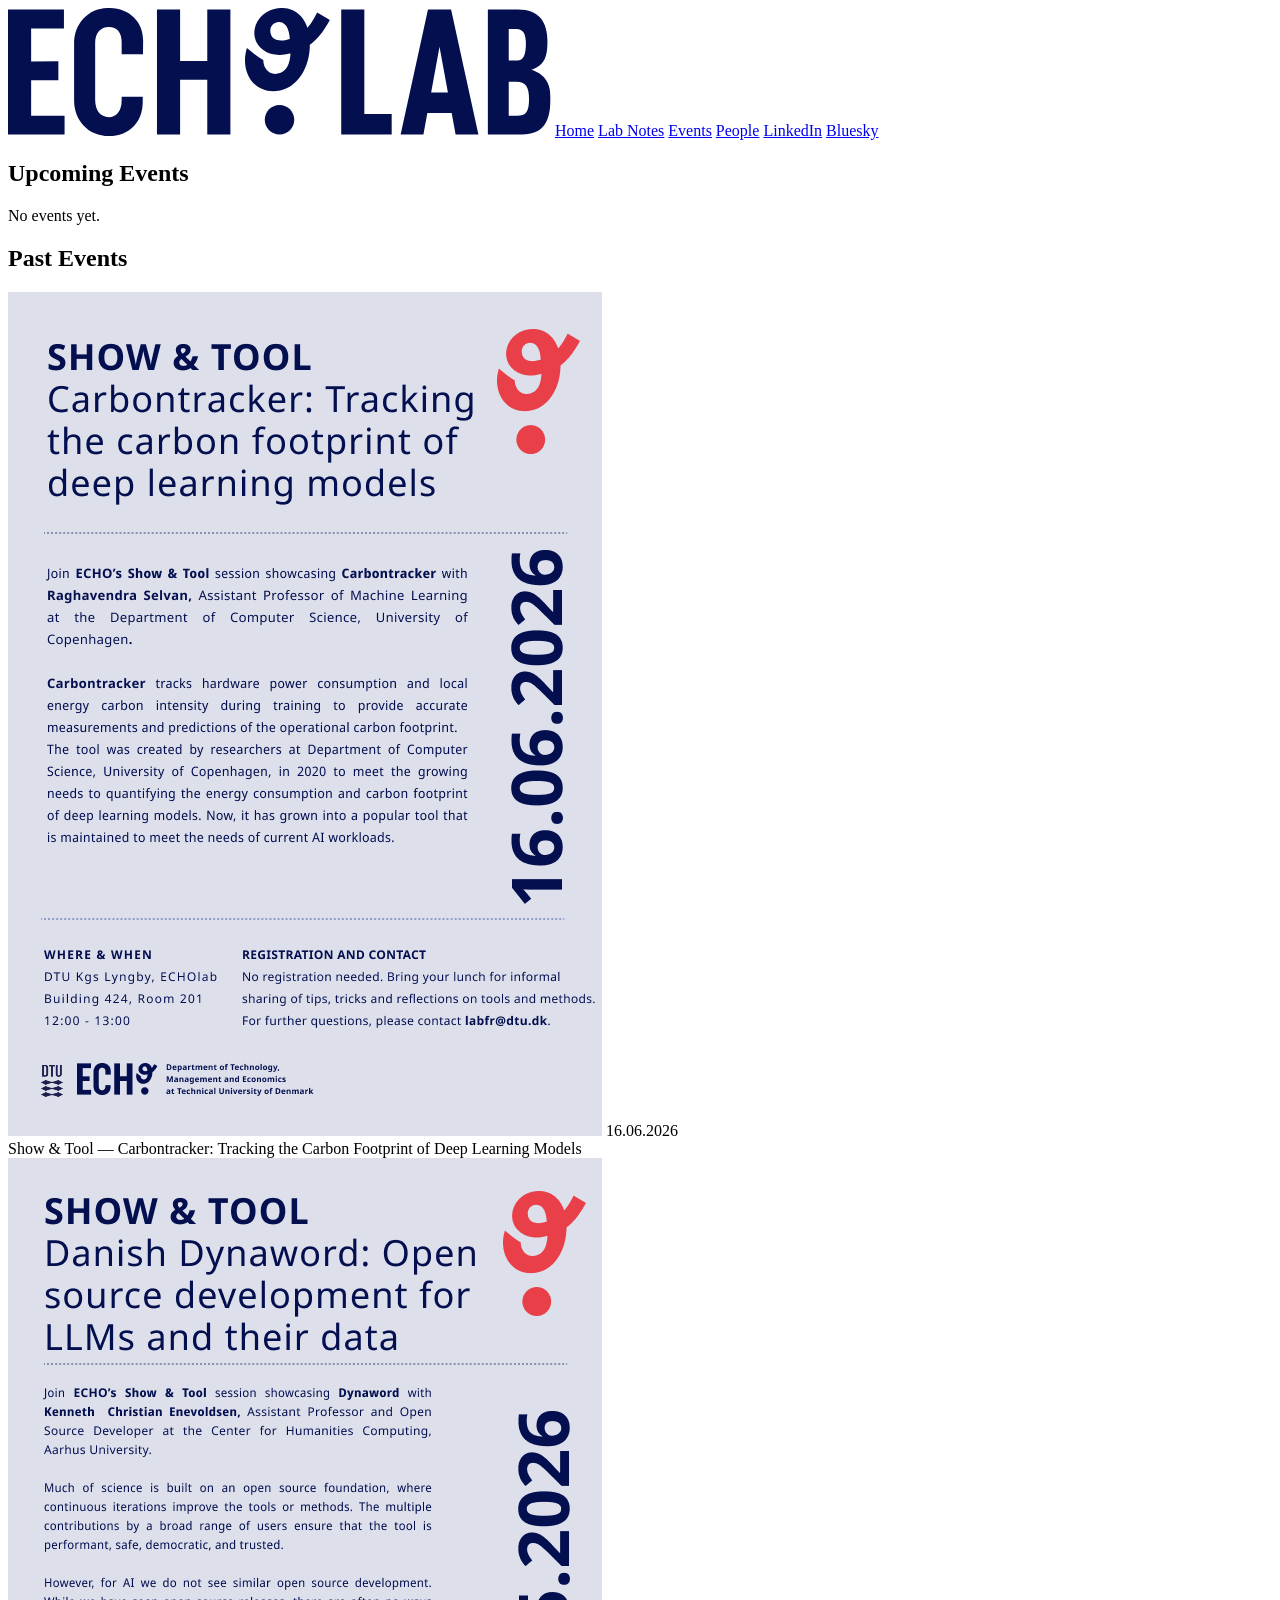
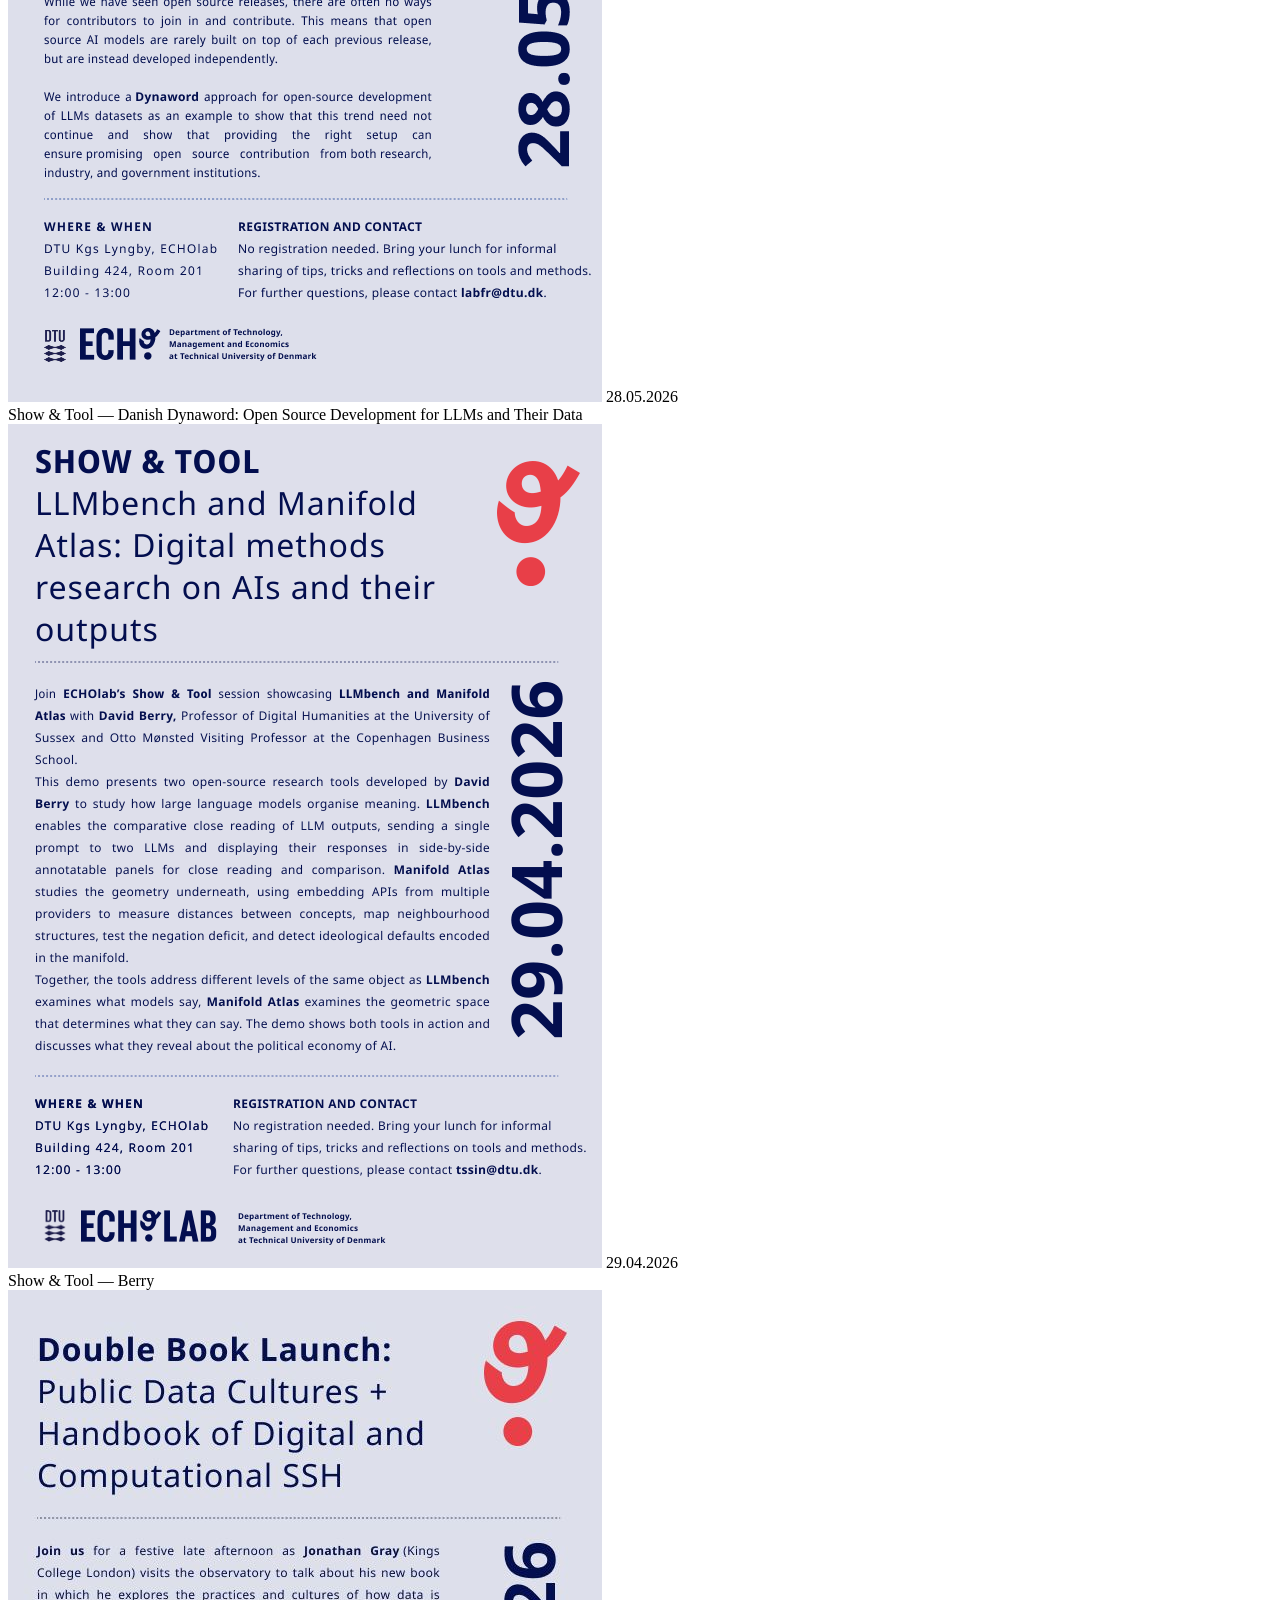
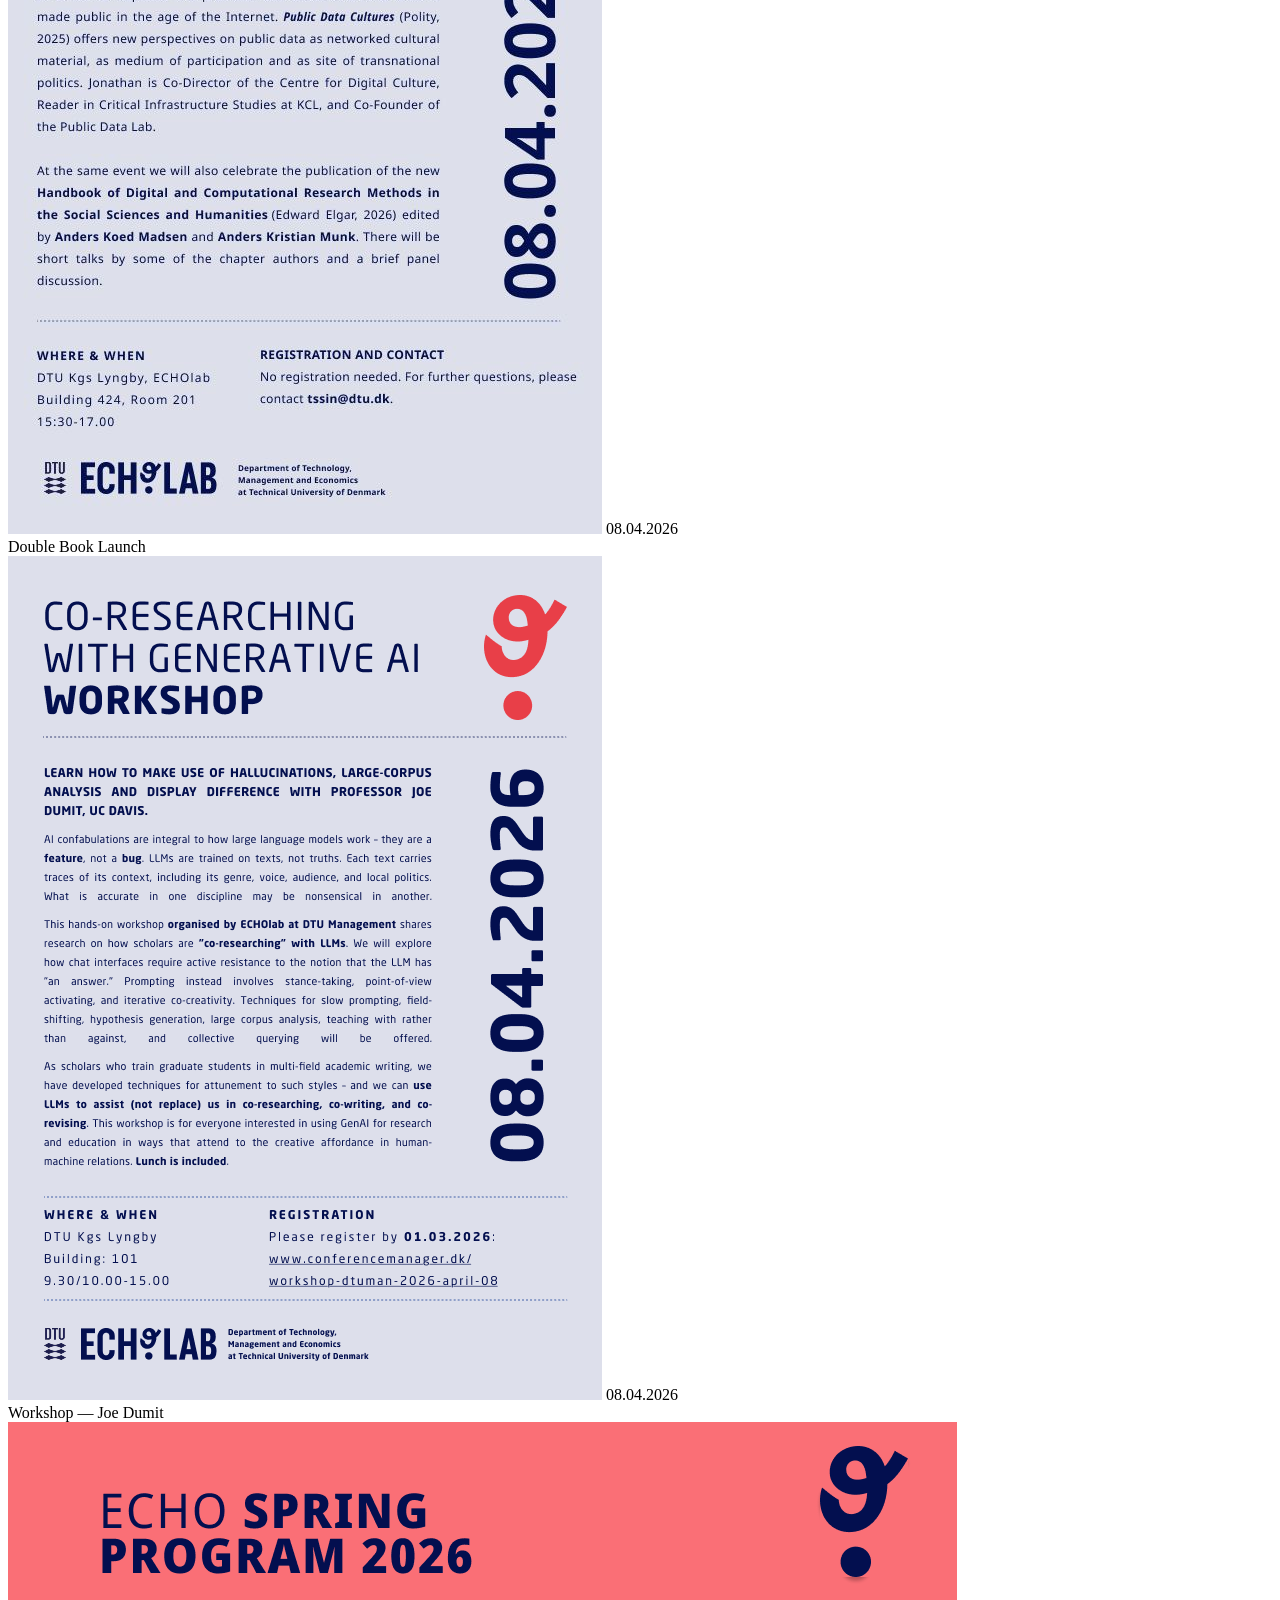
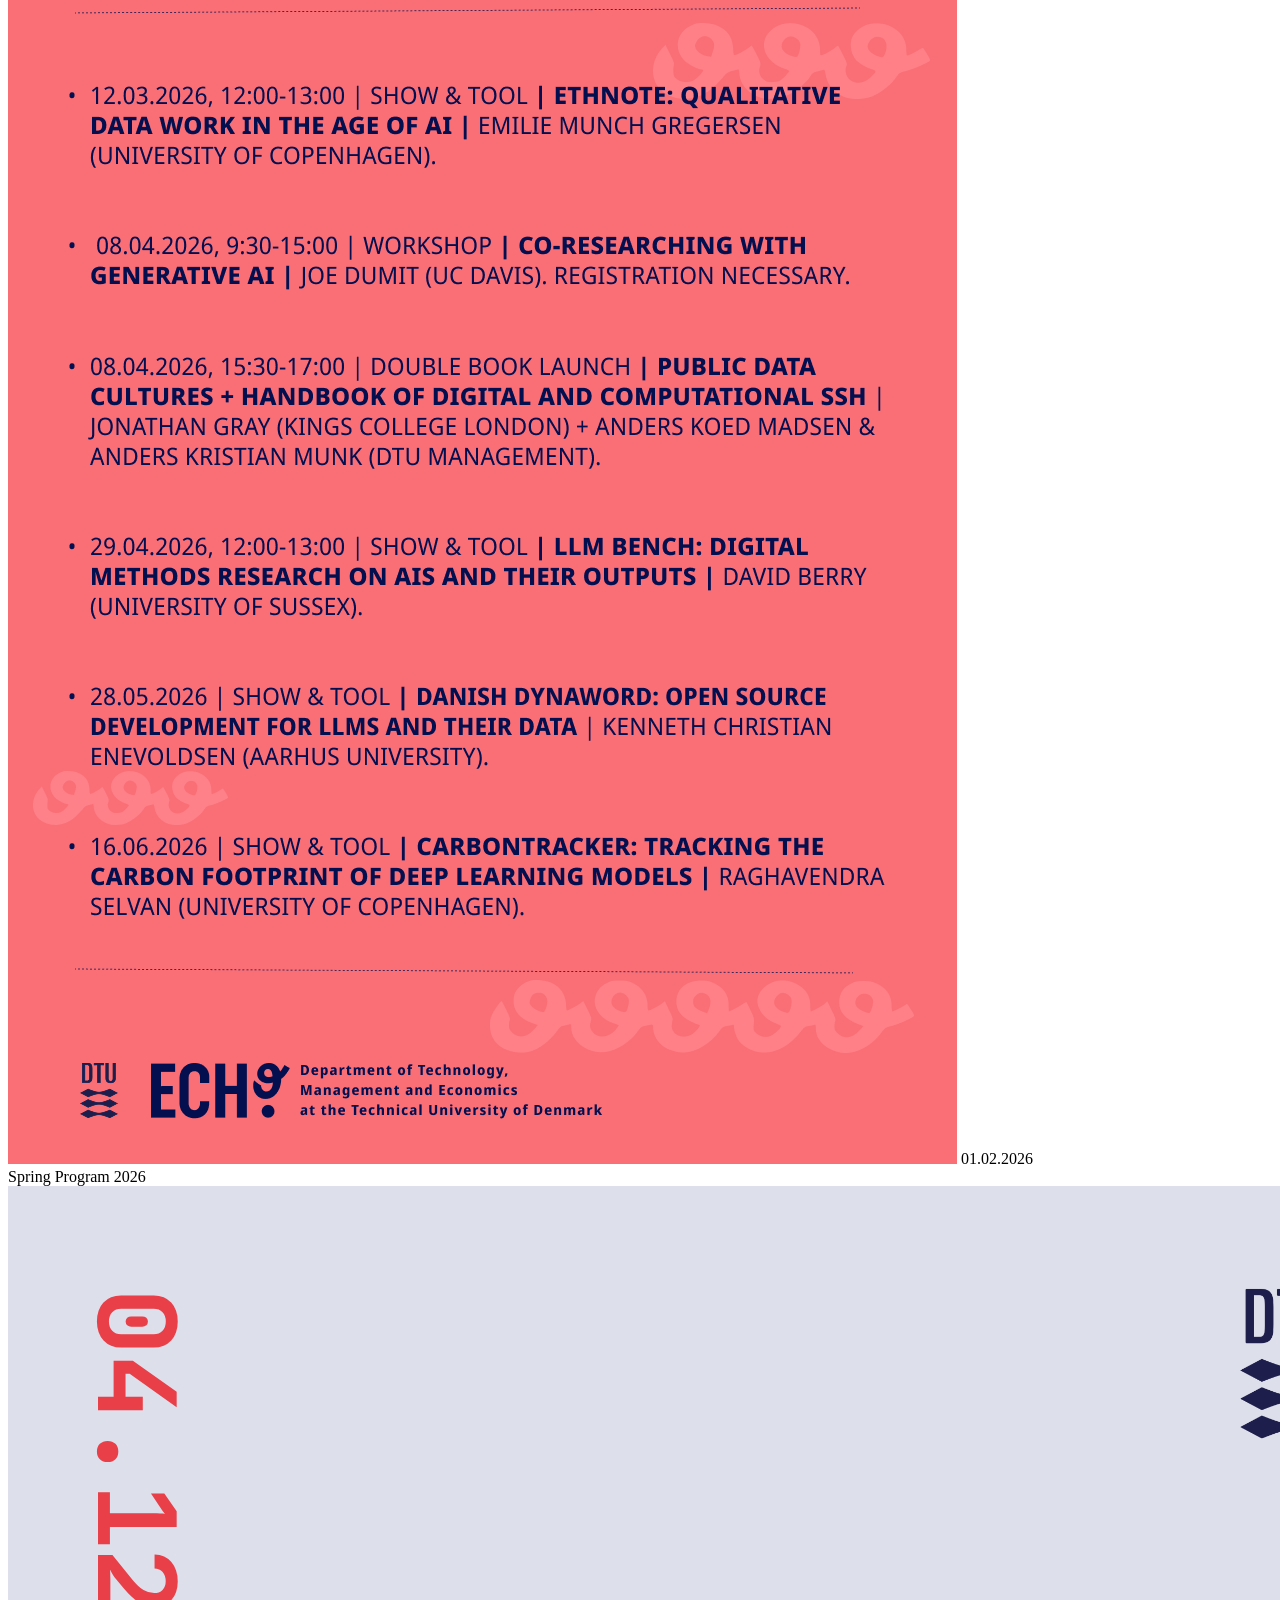
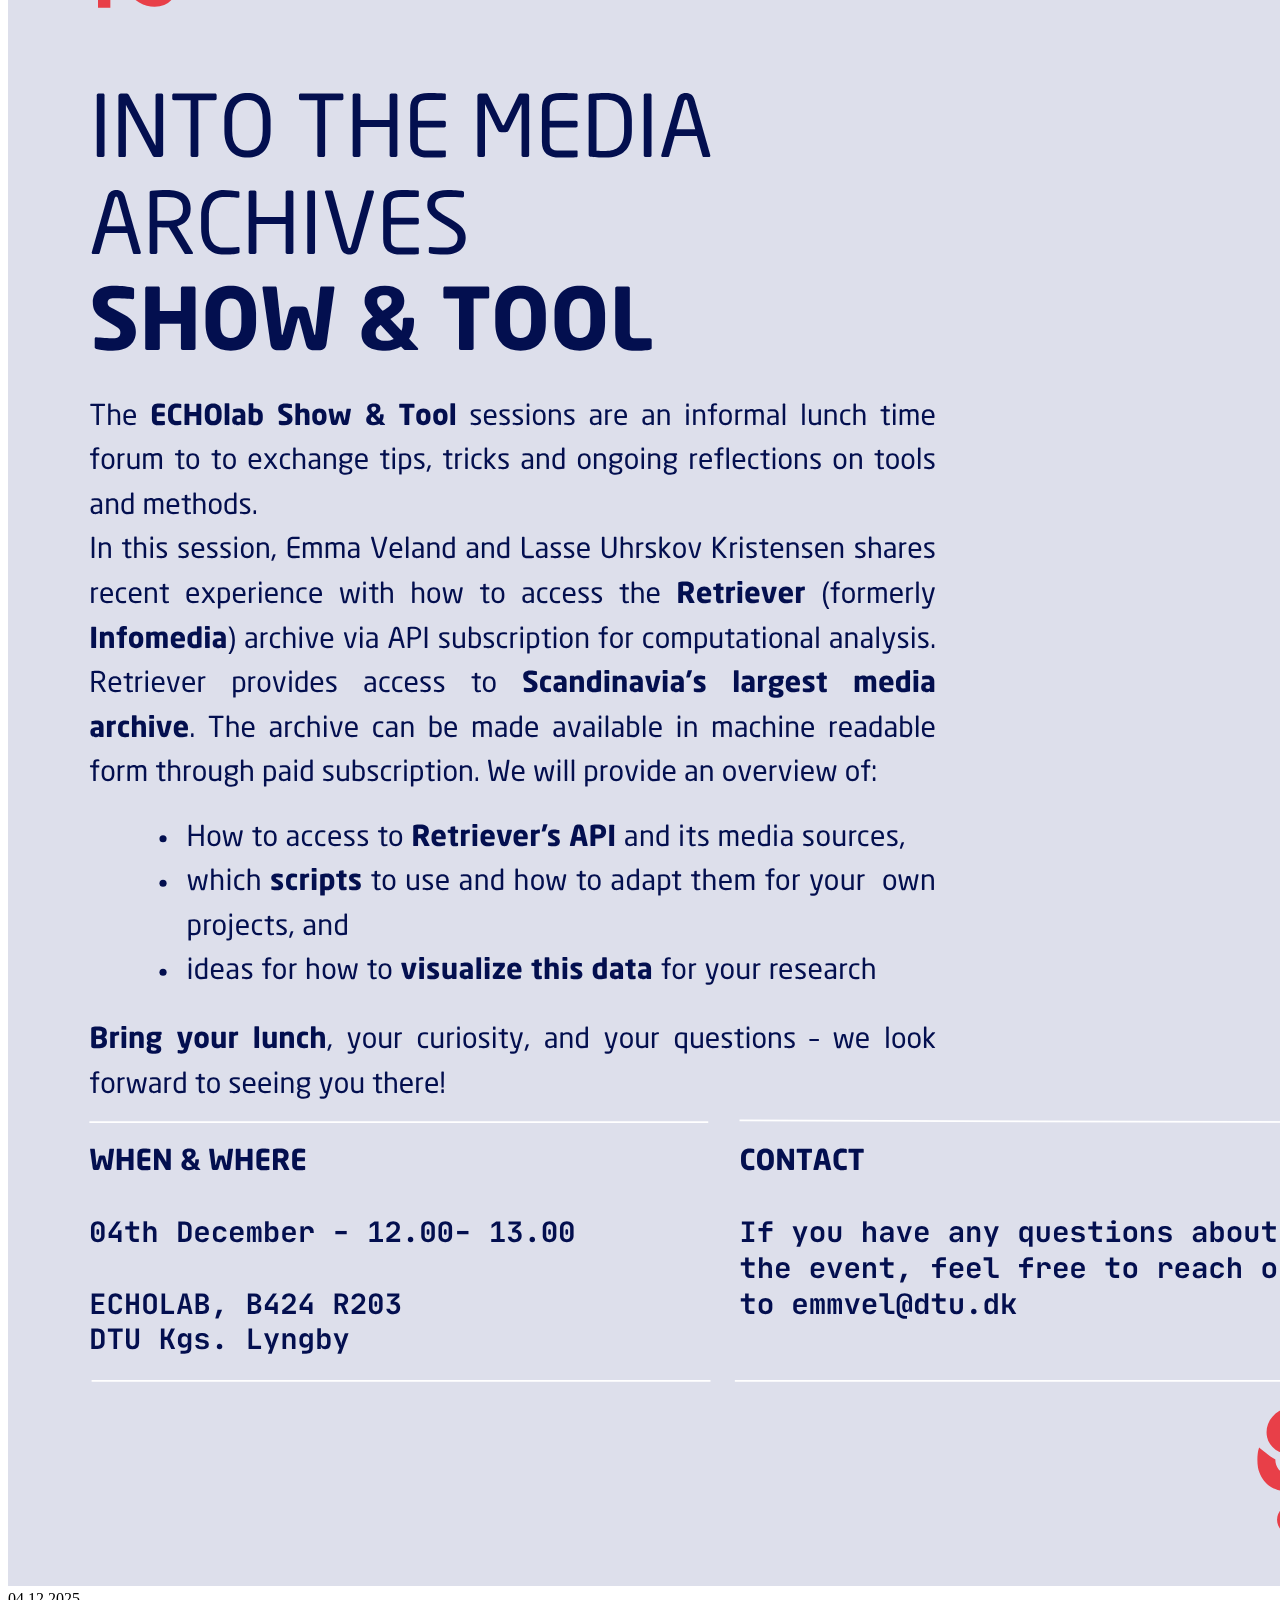
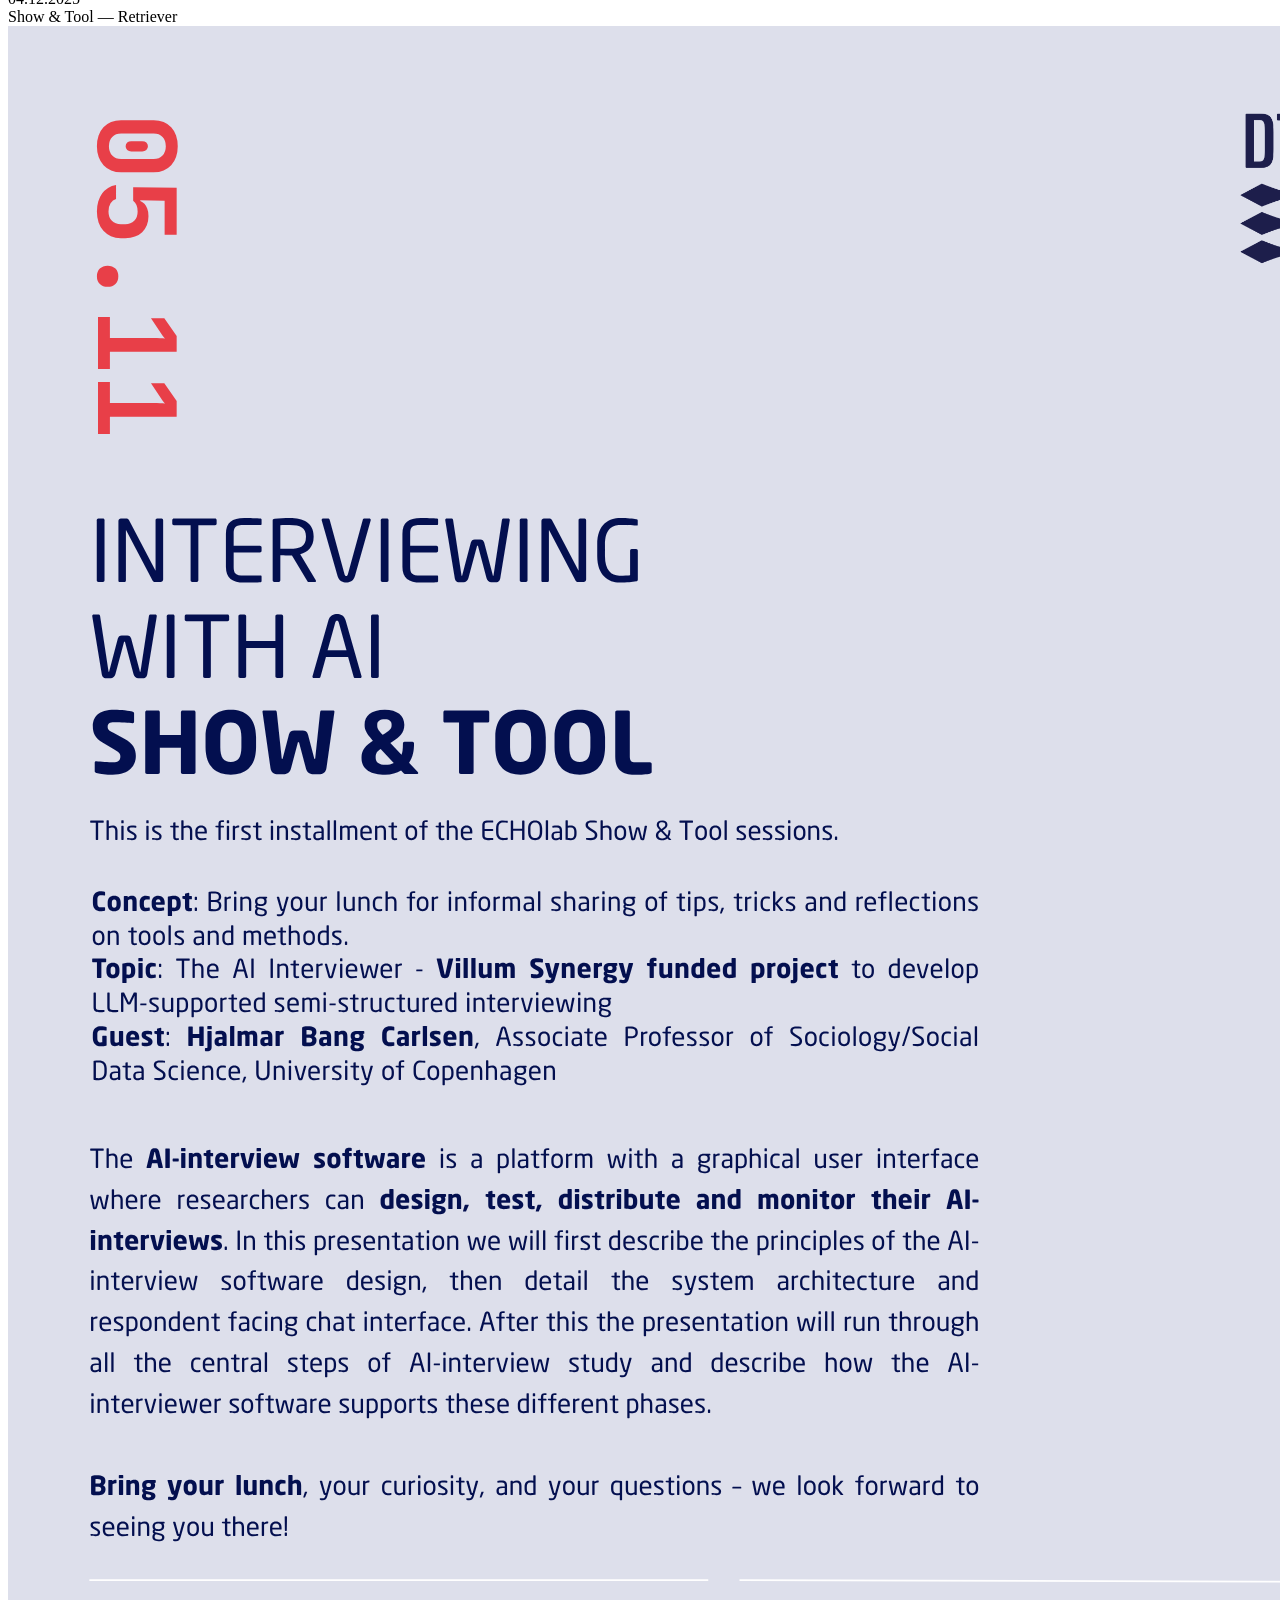
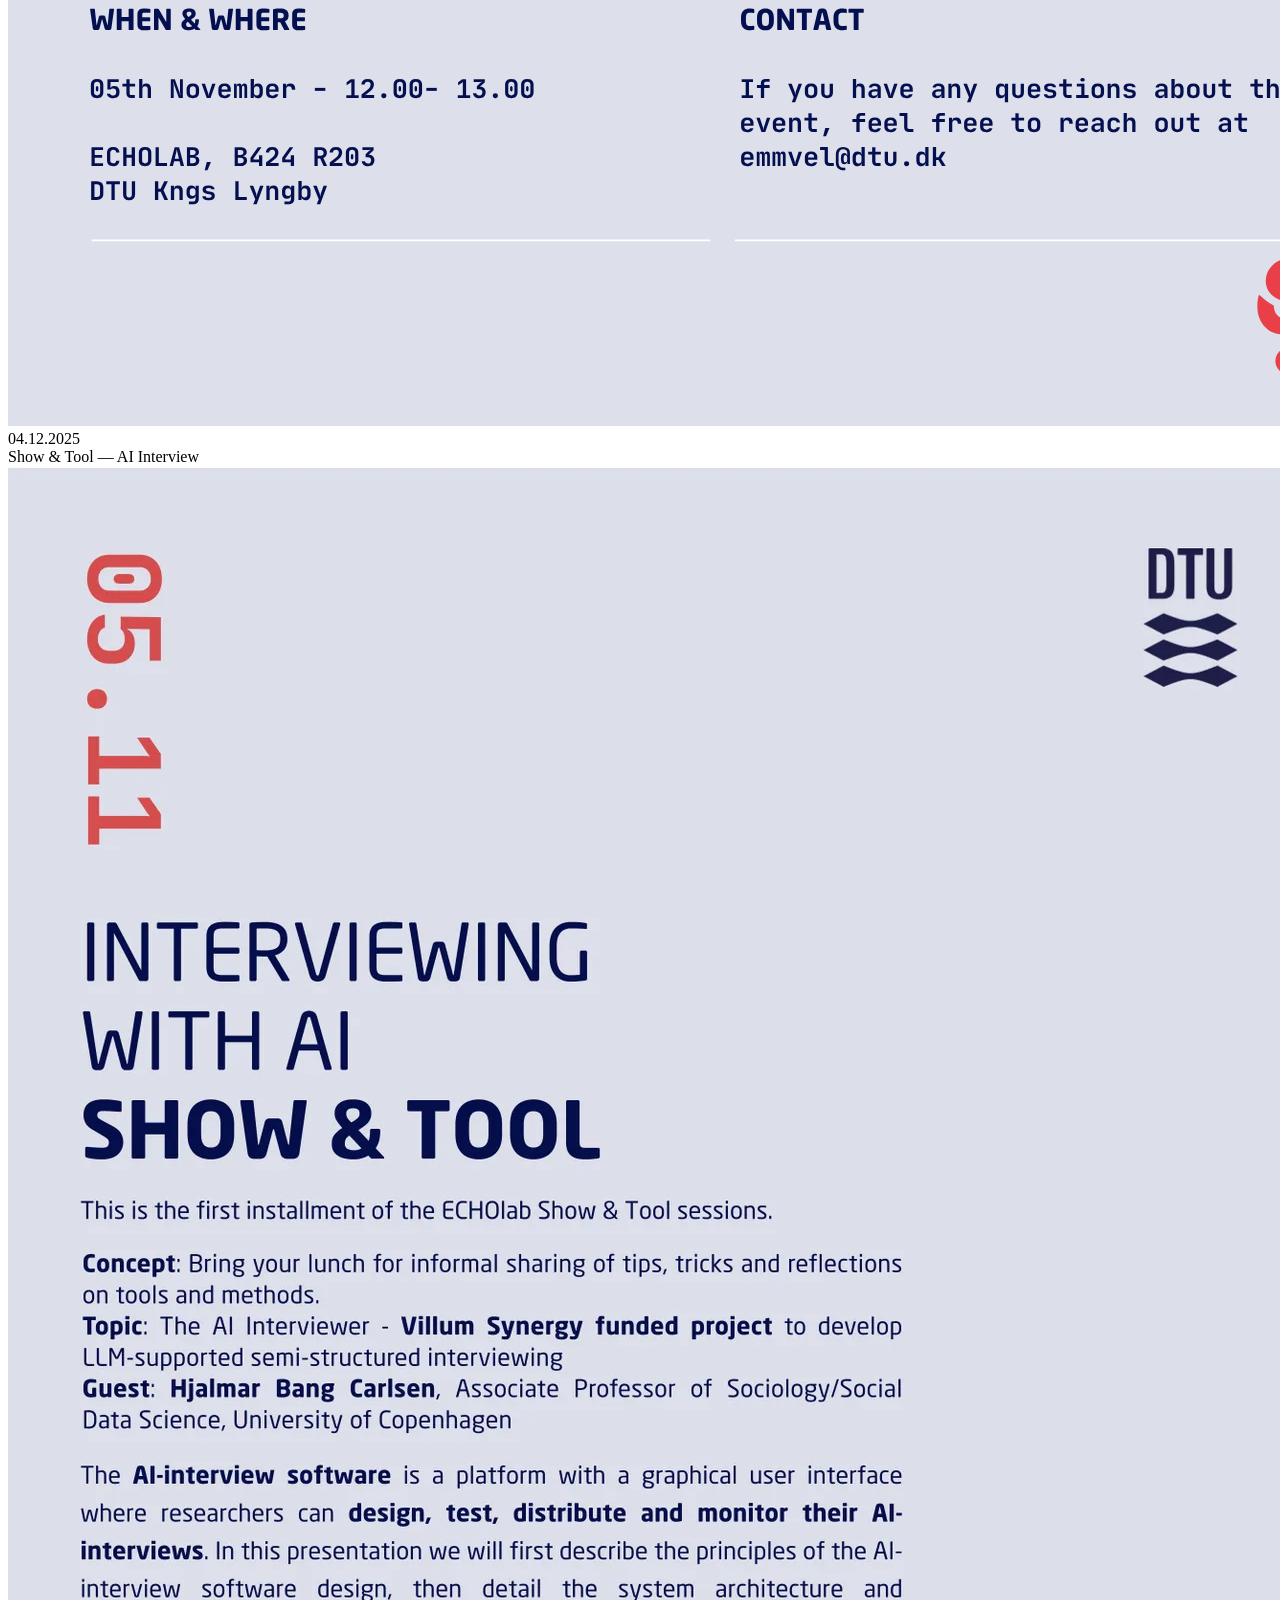
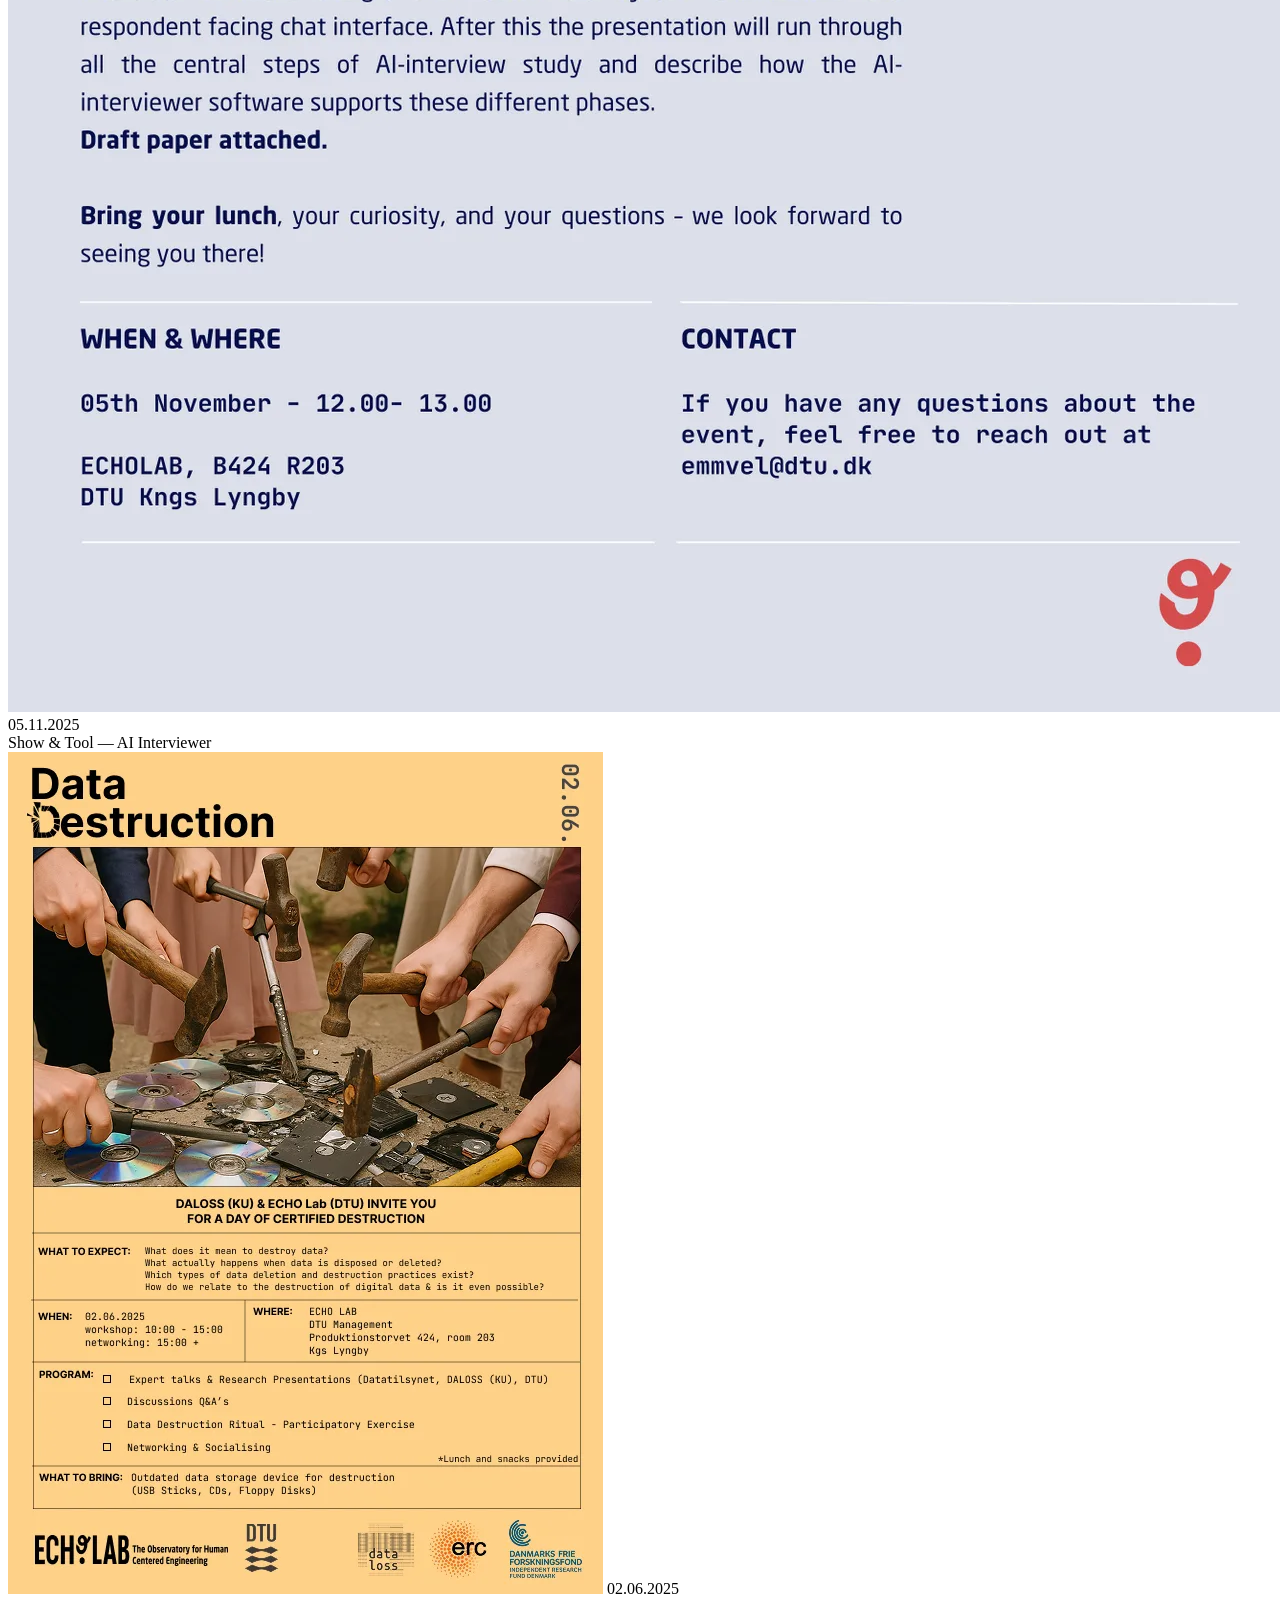
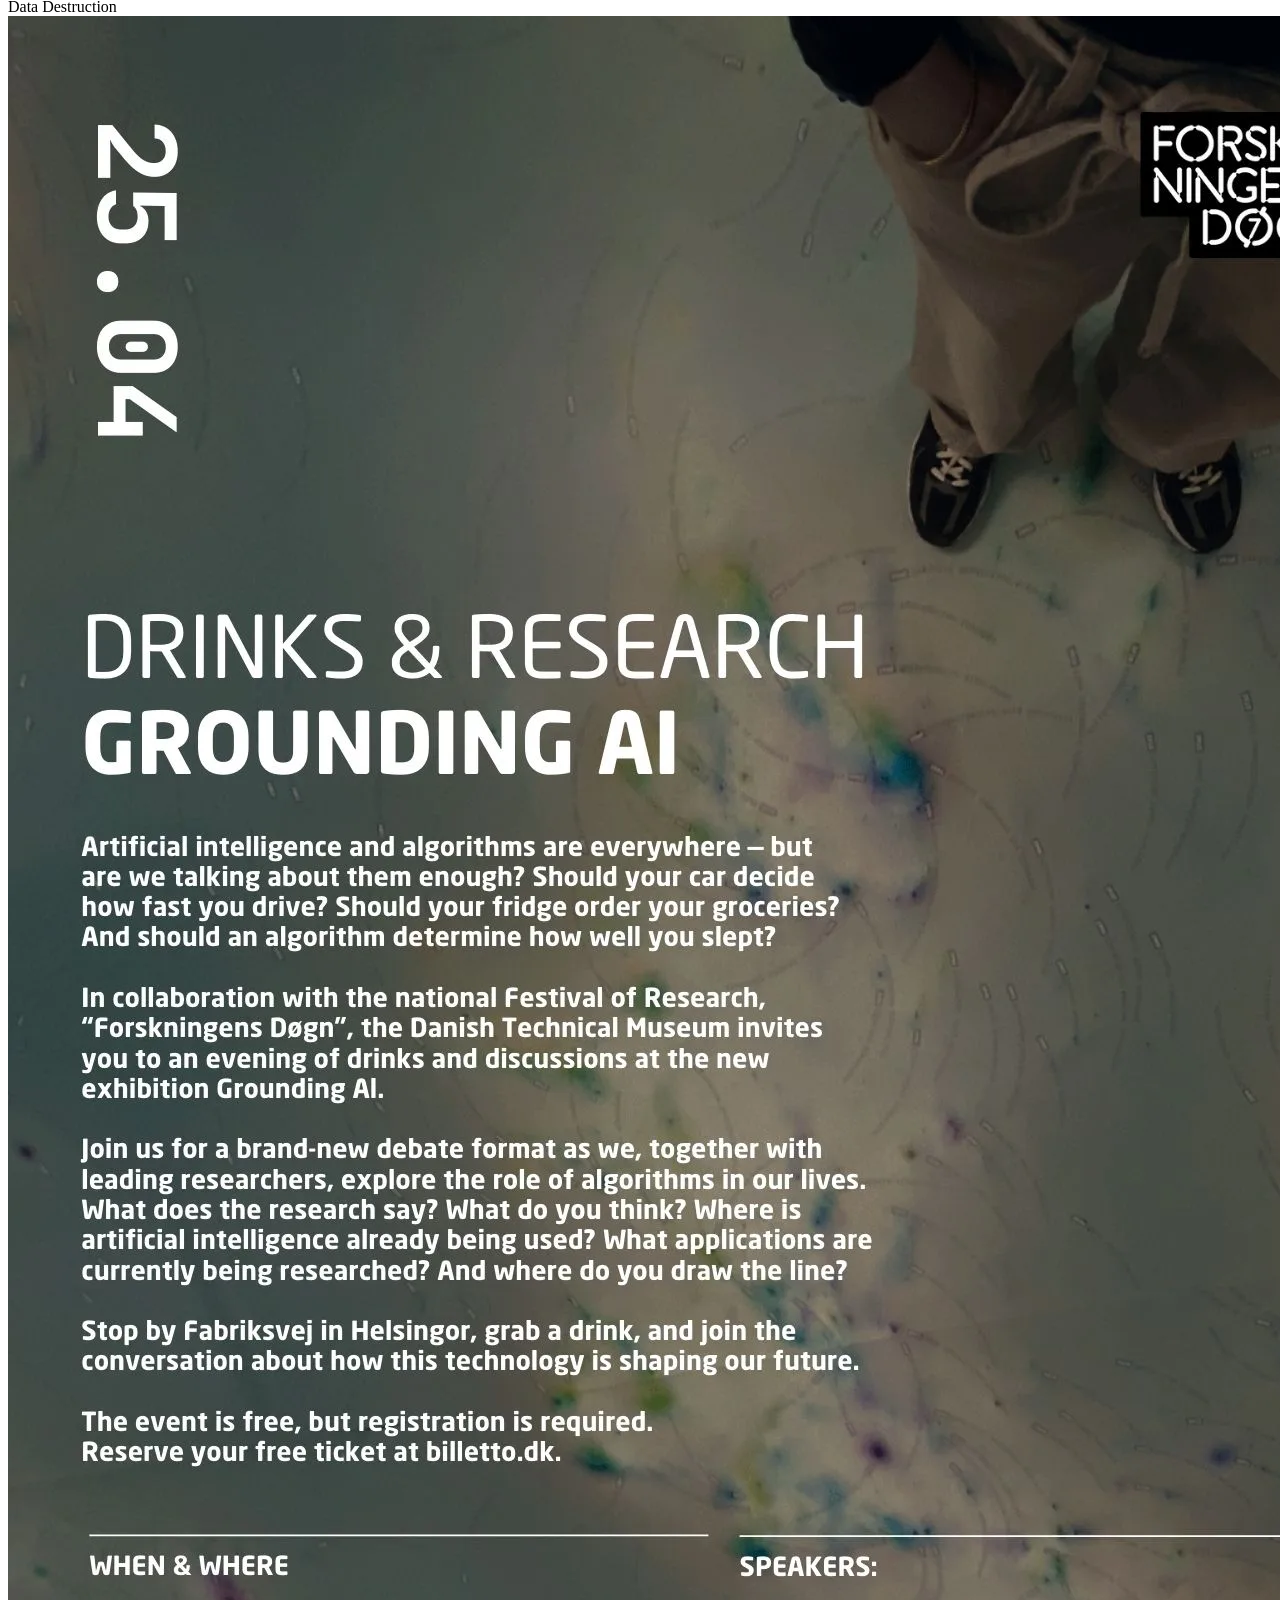
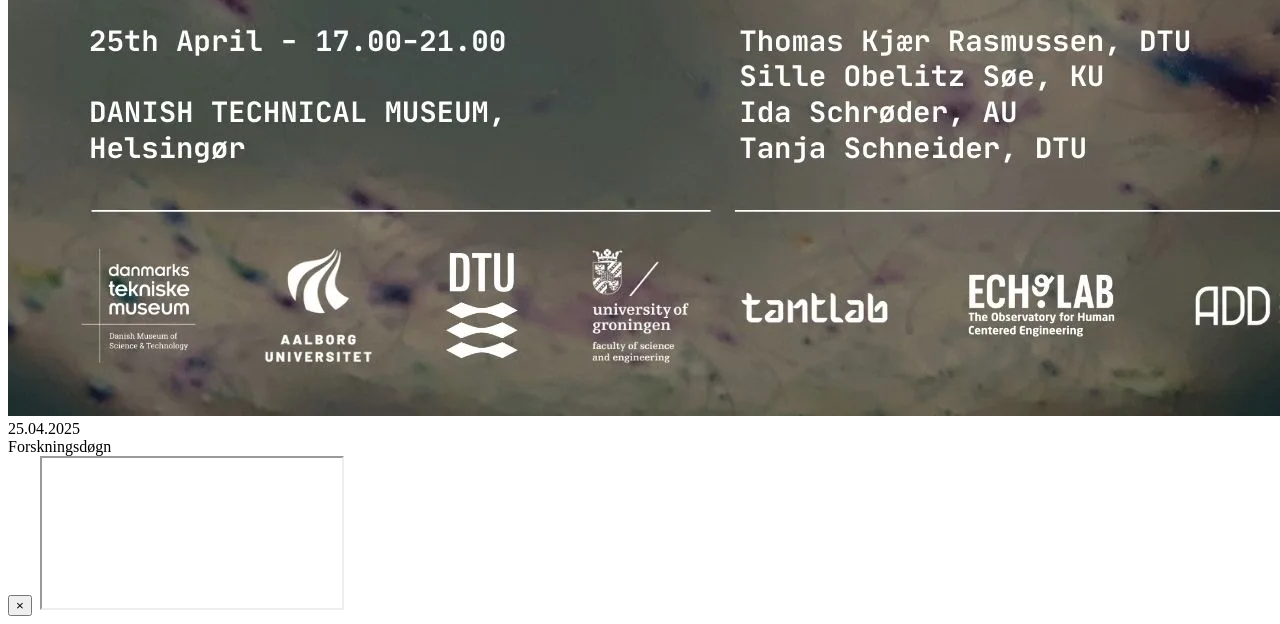
==== events/index.html @ 69971e94 "Serve the events page from events/ with a lowercase asset path events/events.html becomes events/ind" ====
<!DOCTYPE html>
<html lang="en">
<head>
    <meta charset="UTF-8">
    <meta name="viewport" content="width=device-width, initial-scale=1.0">
    <title>ECHOlab - Events</title>
    <link href="https://fonts.cdnfonts.com/css/neo-sans-std" rel="stylesheet">
    <link rel="stylesheet" href="../css/styles.css">
    <link rel="stylesheet" href="../css/events.css">
</head>
<body>
    <div class="logo-container">
        <a href="../" style="margin-right: auto; line-height: 0;"><img src="../assets/echologo.svg" alt="Logo"></a>
        <a href="../">Home</a>
        <a href="../lab-notes/">Lab Notes</a>
        <a href="./" class="nav-active">Events</a>
        <a href="../people/">People</a>
        <a href="https://www.linkedin.com/company/105685967/feed/following/" target="_blank">LinkedIn</a>
        <a href="https://bsky.app/profile/echodtu.bsky.social" target="_blank">Bluesky</a>
    </div>

    <div class="events-main">

        <section class="events-section">
            <h2 class="events-section-title">Upcoming Events</h2>
            <div class="events-grid" id="upcomingGrid">
                <!-- loaded by JS -->
            </div>
        </section>

        <section class="events-section">
            <h2 class="events-section-title">Past Events</h2>
            <div class="events-grid" id="pastGrid">
                <!-- loaded by JS -->
            </div>
        </section>

    </div>

    <!-- Lightbox -->
    <div class="events-lightbox" id="eventsLightbox">
        <button class="lightbox-close" id="lightboxClose">×</button>
        <img id="lightboxImg" src="" alt="">
        <iframe id="lightboxPdf" src="" title="Event PDF"></iframe>
    </div>

    <script src="events-loader.js"></script>
</body>
</html>
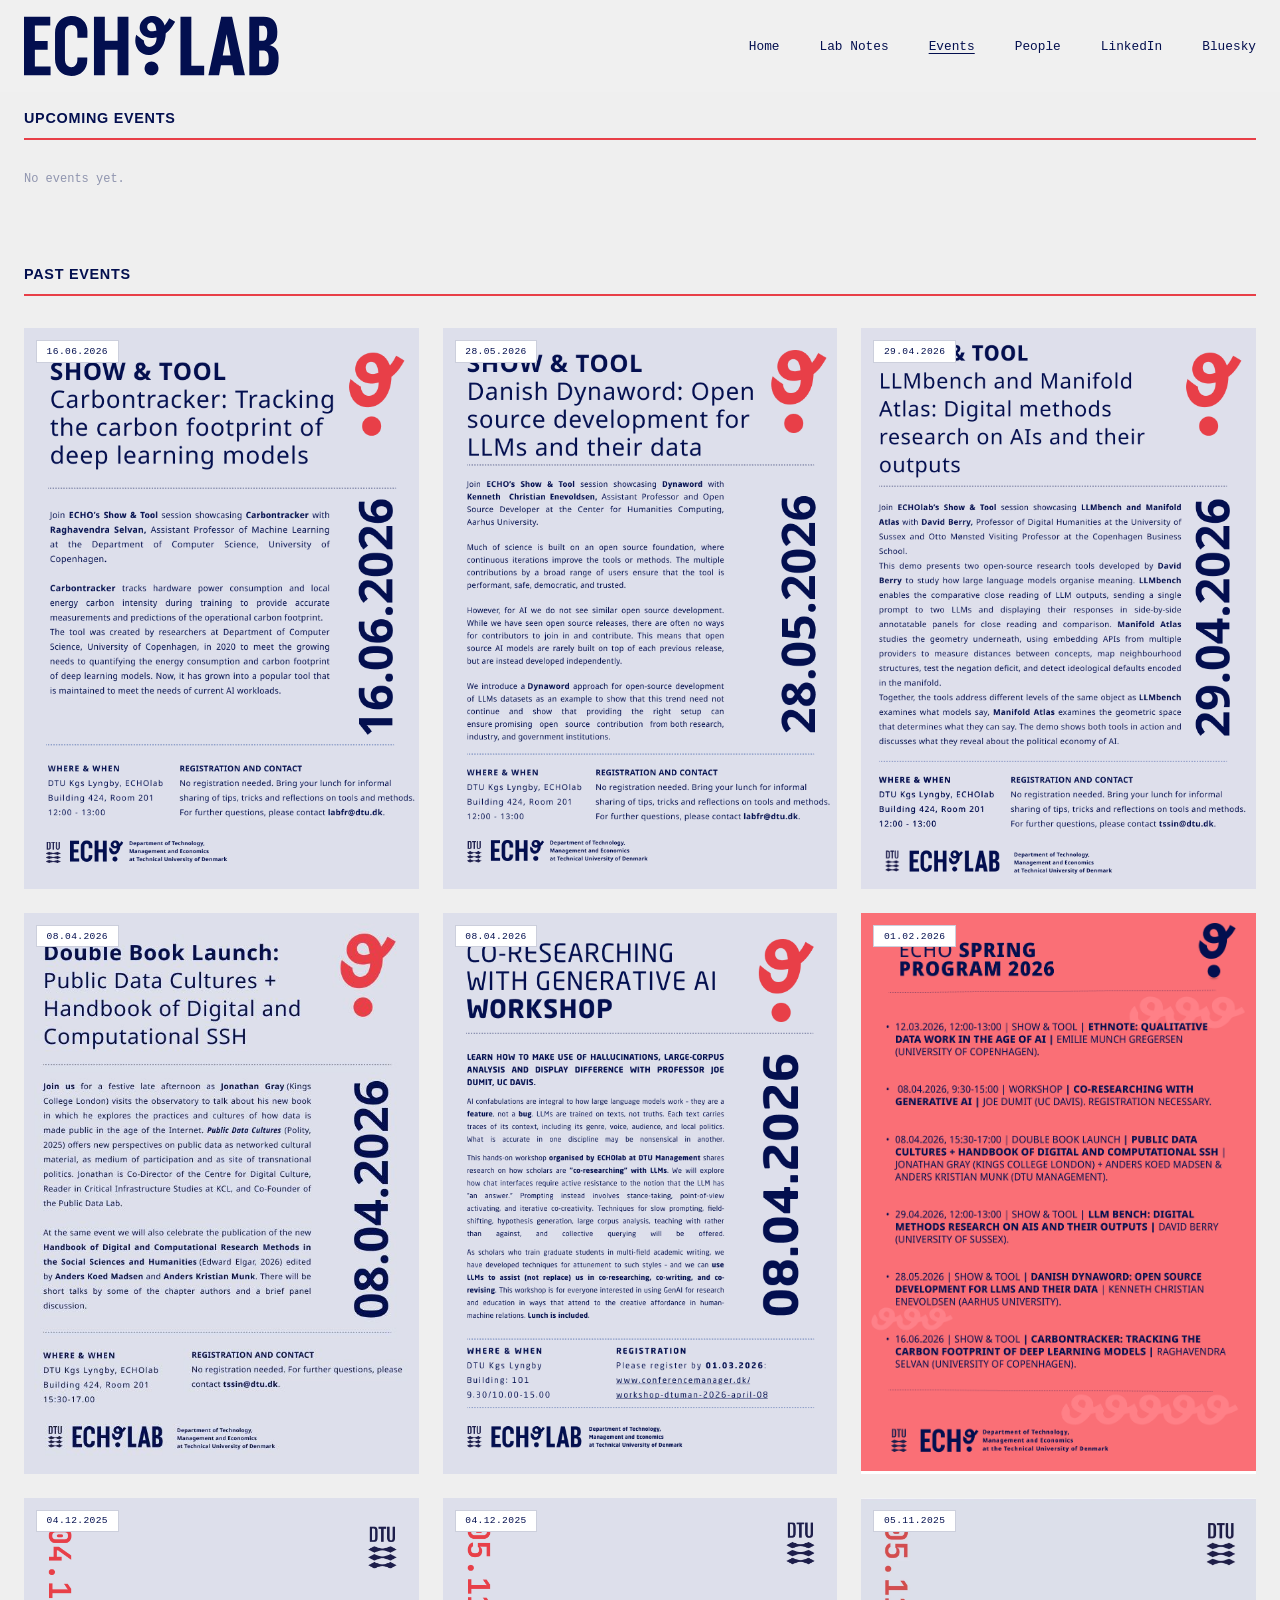
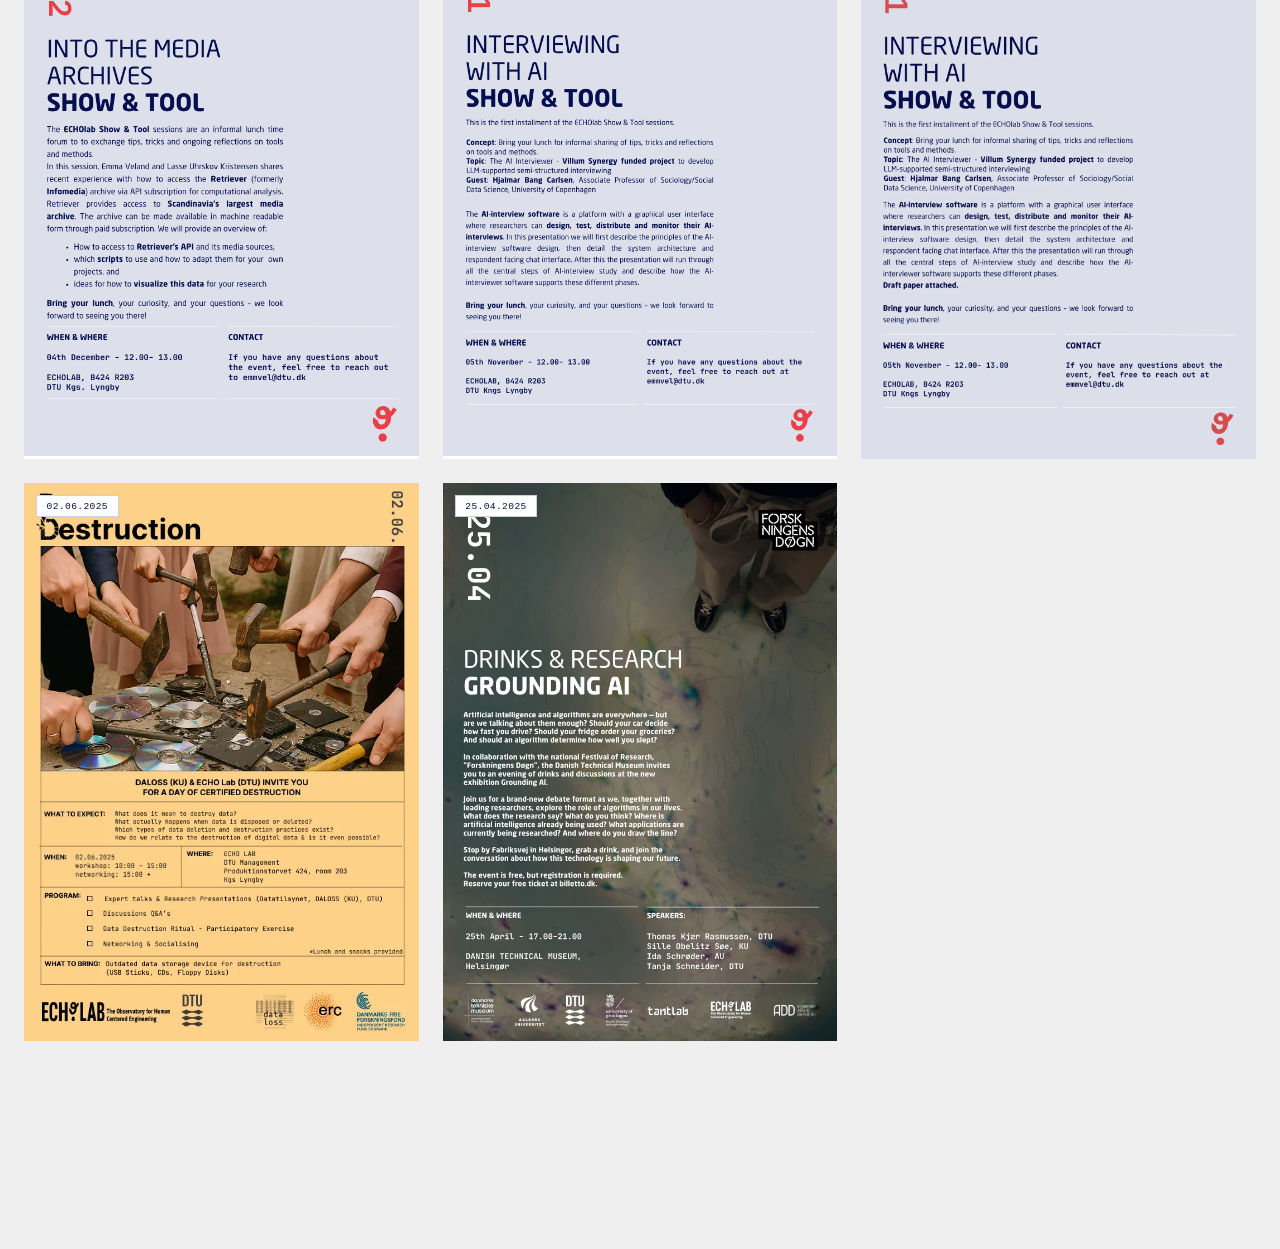
==== commit 892ff127: "Point the events page at the new asset folders Update the logo path in events/index.html and the pos" ====
--- a/events/index.html
+++ b/events/index.html
@@ -10,7 +10,7 @@
 </head>
 <body>
     <div class="logo-container">
-        <a href="../" style="margin-right: auto; line-height: 0;"><img src="../assets/echologo.svg" alt="Logo"></a>
+        <a href="../" style="margin-right: auto; line-height: 0;"><img src="../assets/site/echologo.svg" alt="Logo"></a>
         <a href="../">Home</a>
         <a href="../lab-notes/">Lab Notes</a>
         <a href="./" class="nav-active">Events</a>
--- a/css/styles.css
+++ b/css/styles.css
@@ -0,0 +1,727 @@
+@font-face {
+    font-family: 'Andale Mono';
+    src: local('Andale Mono');
+}
+
+* {
+    margin: 0;
+    padding: 0;
+    box-sizing: border-box;
+}
+
+body {
+    font-family: 'Neo Sans Std', -apple-system, BlinkMacSystemFont, 'Segoe UI', Roboto, sans-serif;
+    background: #efefef;
+    padding: 0;
+    padding-top: 70px;
+}
+
+.logo-container {
+    max-width: 100%;
+    margin: 0;
+    padding: 1rem 1.5rem;
+    display: flex;
+    align-items: center;
+    background-color: #f0f0f0;
+    position: fixed;
+    top: 0;
+    left: 0;
+    right: 0;
+    z-index: 100;
+}
+
+.logo-container img {
+    height: 60px;
+    width: auto;
+    display: block;
+}
+
+.logo-container a {
+    font-family: 'Andale Mono', monospace;
+    font-size: 0.8rem;
+    color: #030F4F;
+    text-decoration: none;
+    transition: color 0.2s;
+}
+
+.logo-container a:not(:first-child) {
+    margin-left: 2.5rem;
+}
+
+.logo-container a:hover {
+    color: #E83F48;
+    font-weight: bold;
+}
+
+.nav-active {
+    text-decoration: underline !important;
+    text-underline-offset: 3px;
+}
+
+.grid-container {
+    display: grid;
+    grid-template-columns: repeat(3, 1fr);
+    column-gap: 1.5rem;
+    row-gap: 4rem;
+    max-width: 1600px;
+    margin: 0 auto 10rem auto;
+    padding: 0 1.5rem;
+    align-items: start;
+}
+
+.card-section {
+    display: flex;
+    flex-direction: column;
+    margin-bottom: 10rem;
+    position: relative;
+    height: auto;
+}
+
+.research-card {
+    background: white;
+    width: 100%;
+    border-radius: 0;
+    overflow: hidden;
+    position: relative;
+    margin-bottom: 0;
+    cursor: pointer;
+    height: 710px;
+    display: flex;
+    flex-direction: column;
+}
+
+.card-links {
+    position: absolute;
+    bottom: -4rem;
+    left: 1.5rem;
+    display: flex;
+    gap: 1.5rem;
+    padding: 0.5rem 0;
+}
+
+.card-links a {
+    font-family: 'Andale Mono', monospace;
+    font-size: 0.75rem;
+    color: #E83F48;
+    text-decoration: none;
+    transition: all 0.2s;
+    padding: 0.5rem 1rem;
+    border: 1px solid #E83F48;
+    border-radius: 2px;
+    background: white;
+}
+
+.card-links a:hover {
+    color: white;
+    background: #E83F48;
+}
+
+.card-header {
+    position: relative;
+    height: 250px;
+    overflow: hidden;
+    padding: 1.5rem;
+    margin-bottom: 0;
+}
+
+.card-header img {
+    width: 100%;
+    height: 100%;
+    object-fit: cover;
+}
+
+.card-date {
+    position: absolute;
+    top: 1rem;
+    left: 1.5rem;
+    background: white;
+    padding: 0.5rem 1rem;
+    font-size: 0.6rem;
+    font-family: 'Andale Mono', monospace;
+    letter-spacing: 0.05em;
+    color: #030F4F;
+    z-index: 1;
+    border: 1px solid rgba(3, 15, 79, 0.2);
+}
+
+.card-content {
+    padding: 0rem 1.5rem 1rem 1.5rem;
+    display: flex;
+    flex-direction: row;
+    gap: 1rem;
+    flex: 1;
+    overflow: hidden;
+}
+
+.card-left {
+    flex: 1.1;
+    overflow: hidden;
+}
+
+.card-right {
+    flex: 1;
+    overflow: hidden;
+    border-left: 1px solid rgba(3, 15, 79, 0.2);
+    padding-left: 1rem;
+}
+
+.project-title {
+    font-family: 'Neo Sans Std', sans-serif;
+    font-size: 1.7rem;
+    font-weight: 700;
+    color: rgba(3, 15, 79, 0.9);
+    margin-bottom: 0.5rem;
+    line-height: 1.1;
+    letter-spacing: -0.02em;
+    transition: font-size 0.3s ease;
+    text-transform: uppercase !important;
+}
+
+.project-title.long-title {
+    font-size: 1.3rem;
+    text-transform: uppercase !important;
+}
+
+.section {
+    margin-bottom: 0.5rem;
+    padding-bottom: 0.5rem;
+    border-bottom: 1px solid rgba(3, 15, 79, 0.2);
+}
+
+.section:last-child {
+    border-bottom: none;
+    margin-bottom: 1rem;
+    padding-bottom: 0;
+}
+
+.topic-title {
+    font-family: 'Neo Sans Std', sans-serif;
+    font-size: 0.6rem;
+    font-weight: 700;
+    color: #030F4F;
+    margin-bottom: 0.3rem;
+    text-transform: uppercase;
+    letter-spacing: 0.05em;
+    padding-top: 0.3rem;
+}
+
+.topic-content {
+    font-family: 'Andale Mono', monospace;
+    font-size: 0.45rem;
+    line-height: 1.3;
+    color: #030F4F;
+}
+
+.topic-content p {
+    margin-bottom: 0.5rem;
+}
+
+.topic-content p:last-child {
+    margin-bottom: 0;
+}
+
+.topic-content a {
+    color: inherit;
+    text-decoration: none;
+    transition: color 0.2s;
+    font-family: 'Andale Mono', monospace;
+}
+
+.topic-content a:hover {
+    color: rgba(3, 15, 79, 0.7);
+}
+
+.card-preview {
+    font-family: 'Neo Sans Std', sans-serif;
+    color: #030F4F;
+    font-size: 0.6rem;
+    line-height: 1.4;
+    margin: 0;
+    padding: 0;
+    border: none;
+}
+
+.card-preview p {
+    margin-bottom: 0.5rem;
+}
+
+.card-preview p:last-child {
+    margin-bottom: 0;
+}
+
+.lessons-list {
+    list-style: none;
+    margin-left: -0.2rem;
+}
+
+.lessons-list li {
+    margin-bottom: 0.3rem;
+    padding-left: 0.8rem;
+    position: relative;
+    text-indent: -0.8rem;
+}
+
+.lessons-list li:before {
+    content: "•";
+    position: relative;
+    margin-right: 0.4rem;
+    color: #030F4F;
+}
+
+.collaborator-list {
+    list-style: none;
+    display: flex;
+    flex-wrap: wrap;
+    gap: 0.2rem;
+}
+
+.collaborator-list li:not(:last-child):after {
+    margin-left: 0.2rem;
+}
+
+.modal {
+    display: none;
+    position: fixed;
+    top: 0;
+    left: 0;
+    width: 100%;
+    height: 100%;
+    background: rgba(0, 0, 0, 0.8);
+    z-index: 1000;
+    overflow-y: auto;
+    padding: 1rem;
+}
+
+.modal-content {
+    background: white;
+    max-width: 900px;
+    margin: 1rem auto;
+    position: relative;
+    transform: scale(0.95);
+    transition: transform 0.3s ease;
+}
+
+.modal.active {
+    display: block;
+}
+
+.modal.active .modal-content {
+    transform: scale(1);
+}
+
+.modal .research-card {
+    box-shadow: none;
+    cursor: default;
+}
+
+.modal .research-card:hover {
+    transform: none;
+}
+
+.modal .card-header {
+    height: 500px;
+    padding: 2rem;
+    margin-bottom: 0;
+}
+
+.modal .card-header img {
+    width: 100%;
+    height: 100%;
+    object-fit: cover;
+}
+
+.modal .card-date {
+    left: 2rem;
+    top: 2rem;
+}
+
+.modal .project-title {
+    font-size: 2.2rem;
+    margin-bottom: 1rem;
+    color: rgba(3, 15, 79, 0.9);
+    text-transform: uppercase !important;
+}
+
+.modal .project-title.long-title {
+    font-size: 1.8rem;
+    text-transform: uppercase !important;
+}
+
+.modal .section-title {
+    font-family: 'Neo Sans Std', sans-serif;
+    font-size: 1rem;
+    font-weight: 700;
+    color: rgba(3, 15, 79, 0.9);
+    margin-bottom: 0.5rem;
+    text-transform: uppercase;
+    letter-spacing: 0.05em;
+}
+
+.modal .topic-title {
+    font-size: 0.9rem;
+    margin-bottom: 0.5rem;
+}
+
+.modal .topic-content {
+    font-size: 0.85rem;
+    line-height: 1.5;
+}
+
+.modal .topic-content p {
+    margin-bottom: 0.8rem;
+}
+
+.modal .topic-content p:last-child {
+    margin-bottom: 0;
+}
+
+.modal .card-preview {
+    font-size: 1rem !important;
+    line-height: 1.5;
+}
+
+.modal .card-preview p {
+    font-size: 1rem !important;
+    margin-bottom: 0.8rem;
+}
+
+.modal .card-preview p:last-child {
+    margin-bottom: 0;
+}
+
+.modal .card-date {
+    font-size: 0.75rem;
+    padding: 0.6rem 1rem;
+}
+
+.modal .card-links a {
+    font-size: 0.8rem;
+    padding: 0.6rem 1rem;
+}
+
+.modal .section {
+    margin-bottom: 1.2rem;
+    padding-bottom: 1.2rem;
+}
+
+.modal .lessons-list {
+    margin-left: -0.2rem;
+}
+
+.modal .lessons-list li {
+    margin-bottom: 0.6rem;
+    text-indent: -0.8rem;
+    padding-left: 0.8rem;
+}
+
+.modal .collaborator-list {
+    gap: 0.4rem;
+}
+
+.modal .collaborator-list li:not(:last-child):after {
+    margin-left: 0.4rem;
+}
+
+.close-modal {
+    position: fixed;
+    top: 1rem;
+    right: 1rem;
+    background: white;
+    border: none;
+    width: 40px;
+    height: 40px;
+    border-radius: 50%;
+    cursor: pointer;
+    display: flex;
+    align-items: center;
+    justify-content: center;
+    font-size: 1.5rem;
+    z-index: 1001;
+}
+
+@media (max-width: 1200px) {
+    .grid-container {
+        grid-template-columns: repeat(2, 1fr);
+    }
+}
+
+@media (max-width: 768px) {
+    .grid-container {
+        grid-template-columns: 1fr;
+    }
+    
+    .research-card {
+        height: auto !important;
+        min-height: auto !important;
+        padding-bottom: 1rem;
+    }
+    
+    .card-content {
+        flex-direction: column;
+        gap: 2rem;
+        height: auto !important;
+        overflow: visible !important;
+        padding-bottom: 1rem;
+    }
+    
+    .card-left {
+        width: 100%;
+        order: 1;
+        overflow: visible !important;
+        height: auto !important;
+    }
+    
+    .card-right {
+        display: none;
+    }
+
+    .card-header {
+        height: 250px;
+    }
+    
+    .card-preview {
+        height: auto !important;
+        overflow: visible !important;
+        font-size: 0.7rem !important;
+    }
+    
+    .card-preview p {
+        font-size: 0.7rem !important;
+    }
+    
+    .modal {
+        padding: 1rem;
+    }
+    
+    .modal-content {
+        margin: 1rem auto;
+    }
+    
+    .modal .card-header {
+        height: 300px;
+        padding: 1rem;
+        margin-bottom: 0;
+    }
+    
+    .modal .project-title {
+        font-size: 1.8rem;
+        margin-bottom: 0.8rem;
+        text-transform: uppercase !important;
+    }
+    
+    .modal .project-title.long-title {
+        font-size: 1.5rem;
+        text-transform: uppercase !important;
+    }
+    
+    .modal .section-title {
+        font-size: 0.9rem;
+    }
+    
+    .modal .topic-content {
+        font-size: 0.8rem;
+    }
+    
+    .modal .card-preview {
+        font-size: 0.9rem !important;
+    }
+    
+    .modal .card-preview p {
+        font-size: 0.9rem !important;
+    }
+    
+    .modal .card-links {
+        bottom: -3rem;
+    }
+    
+    .modal .card-links a {
+        font-size: 0.75rem;
+        padding: 0.5rem 0.8rem;
+    }
+    
+    .modal .research-card {
+        height: auto;
+    }
+    
+    .modal .card-content {
+        padding: 0.5rem 1.5rem 1.5rem 1.5rem;
+        flex-direction: column !important;
+        gap: 1.5rem !important;
+    }
+    
+    .modal .card-left {
+        width: 100%;
+        order: 1 !important;
+        padding: 0.5rem 0;
+        overflow: visible;
+    }
+    
+    .modal .card-right {
+        display: block !important;
+        width: 100%;
+        order: 2 !important;
+        border-left: none !important;
+        border-top: none;
+        padding: 0.5rem 0;
+        overflow: visible;
+    }
+
+    .wrapper {
+        margin-bottom: 4rem;
+    }
+
+    .logo-container {
+        padding: 0.75rem 1rem;
+    }
+
+    .logo-container img {
+        height: 30px;
+    }
+
+    .logo-container a {
+        font-size: 0.7rem;
+    }
+}
+
+.card-external-link {
+    display: block;
+    font-family: 'Andale Mono', monospace;
+    font-size: 0.45rem;
+    color: #030F4F;
+    text-decoration: none;
+    margin-top: 0.5rem;
+    transition: color 0.2s;
+}
+
+.card-external-link:hover {
+    color: rgba(3, 15, 79, 0.7);
+}
+
+.card-bottom-links {
+    background: white;
+    padding: 1rem 1.5rem;
+    border-top: 1px solid rgba(3, 15, 79, 0.1);
+    margin-bottom: 2rem;
+}
+
+.card-bottom-links a {
+    font-family: 'Andale Mono', monospace;
+    font-size: 0.5rem;
+    color: #E83F48;
+    text-decoration: none;
+    margin-right: 1rem;
+    transition: color 0.2s;
+}
+
+.card-bottom-links a:hover {
+    color: rgba(232, 63, 72, 0.7);
+}
+
+.links-section {
+    max-width: 1600px;
+    margin: 2rem auto;
+    padding: 0 1.5rem;
+}
+
+.links-container {
+    display: flex;
+    gap: 1rem;
+    padding: 1rem 1.5rem;
+    background: white;
+    border-top: 1px solid rgba(3, 15, 79, 0.1);
+}
+
+.links-container a {
+    font-family: 'Andale Mono', monospace;
+    font-size: 0.5rem;
+    color: #E83F48;
+    text-decoration: none;
+    transition: color 0.2s;
+    padding: 0.5rem 1rem;
+    border: 1px solid #E83F48;
+    border-radius: 2px;
+}
+
+.links-container a:hover {
+    color: white;
+    background: #E83F48;
+}
+
+.section-title {
+    font-size: 0.55rem;
+    color: rgba(3, 15, 79, 0.9);
+    margin-bottom: 0.3rem;
+    font-weight: 700;
+    text-transform: uppercase;
+    letter-spacing: 0.05em;
+}
+
+.section-title.custom {
+    color: #E83F48;
+}
+
+.section-title.alt {
+    color: #030F4F;
+    font-weight: 600;
+}
+
+.section-title.highlight {
+    color: #030F4F;
+    background-color: rgba(232, 63, 72, 0.1);
+    padding: 0.2rem 0.4rem;
+    border-radius: 2px;
+    display: inline-block;
+}
+
+.modal .card-content {
+    grid-template-columns: 1.1fr 0.9fr;
+    gap: 1.5rem;
+    padding: 1rem 2rem 2rem 2rem;
+}
+
+.modal .card-left {
+    padding-right: 1rem;
+}
+
+.modal .card-right {
+    padding-left: 1rem;
+    border-left: 1px solid rgba(3, 15, 79, 0.2);
+}
+
+.archive-section {
+    max-width: 1600px;
+    margin: 0 auto;
+    padding: 2.5rem 1.5rem 0 1.5rem;
+}
+
+.archive-section h2 {
+    font-family: 'Neo Sans Std', sans-serif;
+    font-size: 0.9rem;
+    color: #030F4F;
+    text-transform: uppercase;
+    letter-spacing: 0.05em;
+    font-weight: 700;
+    margin-bottom: 2rem;
+    padding-bottom: 0.75rem;
+    border-bottom: 2px solid #E83F48;
+}
+
+.modal .research-card .card-preview {
+    font-size: 1rem !important;
+    line-height: 1.5;
+}
+
+.modal .research-card .card-preview p {
+    font-size: 1rem !important;
+    margin-bottom: 0.8rem;
+}
+
+.modal .research-card .card-preview p:last-child {
+    margin-bottom: 0;
+}
+
+@media (min-width: 769px) {
+    .modal .card-right {
+        border-left: 1px solid rgba(3, 15, 79, 0.2);
+    }
+}
--- a/css/events.css
+++ b/css/events.css
@@ -0,0 +1,175 @@
+.events-main {
+    max-width: 1600px;
+    margin: 0 auto;
+    padding: 2.5rem 1.5rem 8rem 1.5rem;
+}
+
+.events-section {
+    margin-bottom: 5rem;
+}
+
+.events-section-title {
+    font-family: 'Neo Sans Std', sans-serif;
+    font-size: 0.9rem;
+    font-weight: 700;
+    color: #030F4F;
+    text-transform: uppercase;
+    letter-spacing: 0.05em;
+    margin-bottom: 2rem;
+    padding-bottom: 0.75rem;
+    border-bottom: 2px solid #E83F48;
+}
+
+.events-grid {
+    display: grid;
+    grid-template-columns: repeat(3, 1fr);
+    gap: 1.5rem;
+}
+
+.event-card {
+    background: white;
+}
+
+/* Image cards */
+.event-card-media {
+    position: relative;
+    cursor: pointer;
+}
+
+.event-card-media img {
+    width: 100%;
+    height: auto;
+    display: block;
+}
+
+.event-card:hover .event-card-media img {
+    opacity: 0.9;
+}
+
+/* PDF placeholder card */
+.event-card-media.is-pdf {
+    aspect-ratio: 1 / 1.414;
+    cursor: pointer;
+    background: #f5f5f5;
+    display: flex;
+    align-items: center;
+    justify-content: center;
+}
+
+.event-card-pdf-placeholder {
+    display: flex;
+    flex-direction: column;
+    align-items: center;
+    gap: 0.75rem;
+    padding: 1.5rem;
+    text-align: center;
+}
+
+.event-card-pdf-icon {
+    font-family: 'Andale Mono', monospace;
+    font-size: 0.7rem;
+    font-weight: 700;
+    color: white;
+    background: #E83F48;
+    padding: 0.3rem 0.6rem;
+    letter-spacing: 0.1em;
+}
+
+.event-card-pdf-label {
+    font-family: 'Neo Sans Std', sans-serif;
+    font-size: 0.75rem;
+    color: #030F4F;
+    line-height: 1.4;
+}
+
+.event-card-media.is-pdf:hover .event-card-pdf-placeholder {
+    opacity: 0.7;
+}
+
+.event-card-date {
+    position: absolute;
+    top: 0.75rem;
+    left: 0.75rem;
+    background: white;
+    font-family: 'Andale Mono', monospace;
+    font-size: 0.6rem;
+    color: #030F4F;
+    padding: 0.3rem 0.6rem;
+    border: 1px solid rgba(3, 15, 79, 0.2);
+    letter-spacing: 0.04em;
+}
+
+.event-card-caption {
+    display: none;
+}
+
+.events-empty {
+    font-family: 'Andale Mono', monospace;
+    font-size: 0.75rem;
+    color: rgba(3, 15, 79, 0.4);
+}
+
+/* Lightbox */
+.events-lightbox {
+    display: none;
+    position: fixed;
+    inset: 0;
+    background: rgba(0, 0, 0, 0.85);
+    z-index: 1000;
+    justify-content: center;
+    align-items: center;
+    padding: 2rem;
+}
+
+.events-lightbox.active {
+    display: flex;
+}
+
+.events-lightbox img {
+    max-width: 90%;
+    max-height: 90vh;
+    object-fit: contain;
+}
+
+/* PDF fullscreen: hide img, show iframe filling the overlay */
+.events-lightbox.is-pdf img {
+    display: none;
+}
+
+.events-lightbox #lightboxPdf {
+    display: none;
+    width: 90%;
+    height: 90vh;
+    border: none;
+    background: white;
+}
+
+.events-lightbox.is-pdf #lightboxPdf {
+    display: block;
+}
+
+.lightbox-close {
+    position: fixed;
+    top: 1rem;
+    right: 1rem;
+    width: 40px;
+    height: 40px;
+    border-radius: 50%;
+    border: none;
+    background: white;
+    font-size: 1.5rem;
+    cursor: pointer;
+    display: flex;
+    align-items: center;
+    justify-content: center;
+    z-index: 1001;
+    line-height: 1;
+}
+
+@media (max-width: 1200px) {
+    .events-grid { grid-template-columns: repeat(2, 1fr); }
+}
+
+@media (max-width: 768px) {
+    .events-grid { grid-template-columns: 1fr; }
+}
